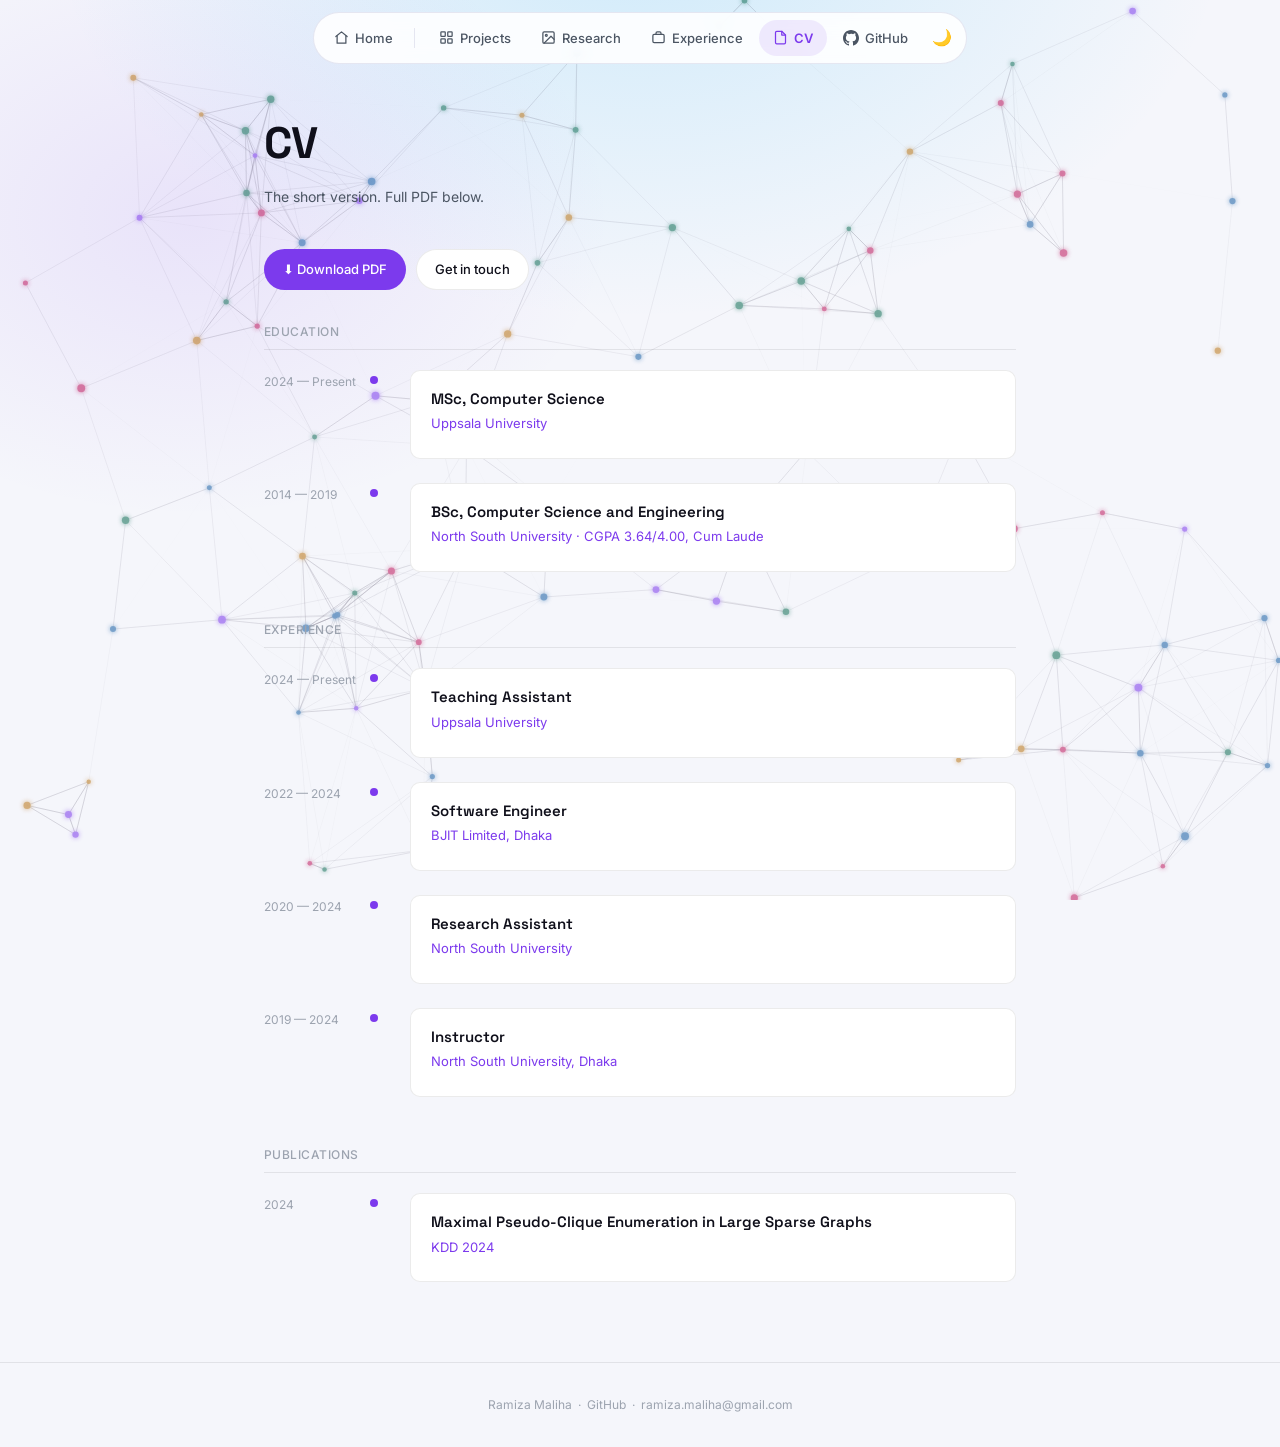
==== cv.html @ 319746dd "Replace old scaffold with portfolio site: hero, projects/research/experience/cv pages, nav, particle" ====
<!DOCTYPE html>
<html lang="en">
<head>
<meta charset="UTF-8">
<meta name="viewport" content="width=device-width, initial-scale=1.0">
<title>CV — Ramiza Maliha</title>
<meta name="description" content="CV of Ramiza Maliha.">
<link rel="preconnect" href="https://fonts.googleapis.com">
<link rel="preconnect" href="https://fonts.gstatic.com" crossorigin>
<link href="https://fonts.googleapis.com/css2?family=Space+Grotesk:wght@400;500;700;800&family=Inter:wght@400;500&display=swap" rel="stylesheet">
<link rel="stylesheet" href="assets/css/main.css">
</head>
<body data-page="cv">
<nav id="site-nav" aria-label="Main navigation"></nav>
<canvas id="particle-canvas" aria-hidden="true"></canvas>
<main>
  <section class="page-header">
    <h1 class="page-title">CV</h1>
    <p class="page-sub">The short version. Full PDF below.</p>
  </section>

  <div class="cv-actions">
    <a href="assets/files/CV_Ramiza_Maliha.pdf" class="btn btn-primary" download>⬇ Download PDF</a>
    <a href="mailto:ramiza.maliha@gmail.com" class="btn btn-secondary">Get in touch</a>
  </div>

  <section aria-labelledby="edu-title">
    <h2 class="section-header" id="edu-title">Education</h2>
    <div class="timeline">
      <div class="timeline-item">
        <span class="timeline-date">2024 — Present</span>
        <div class="timeline-body">
          <h3 class="timeline-role">MSc, Computer Science</h3>
          <p class="timeline-org">Uppsala University</p>
        </div>
      </div>
      <div class="timeline-item">
        <span class="timeline-date">2014 — 2019</span>
        <div class="timeline-body">
          <h3 class="timeline-role">BSc, Computer Science and Engineering</h3>
          <p class="timeline-org">North South University · CGPA 3.64/4.00, Cum Laude</p>
        </div>
      </div>
    </div>
  </section>

  <section aria-labelledby="exp-title" style="margin-top:3rem;">
    <h2 class="section-header" id="exp-title">Experience</h2>
    <div class="timeline">
      <div class="timeline-item">
        <span class="timeline-date">2024 — Present</span>
        <div class="timeline-body">
          <h3 class="timeline-role">Teaching Assistant</h3>
          <p class="timeline-org">Uppsala University</p>
        </div>
      </div>
      <div class="timeline-item">
        <span class="timeline-date">2022 — 2024</span>
        <div class="timeline-body">
          <h3 class="timeline-role">Software Engineer</h3>
          <p class="timeline-org">BJIT Limited, Dhaka</p>
        </div>
      </div>
      <div class="timeline-item">
        <span class="timeline-date">2020 — 2024</span>
        <div class="timeline-body">
          <h3 class="timeline-role">Research Assistant</h3>
          <p class="timeline-org">North South University</p>
        </div>
      </div>
      <div class="timeline-item">
        <span class="timeline-date">2019 — 2024</span>
        <div class="timeline-body">
          <h3 class="timeline-role">Instructor</h3>
          <p class="timeline-org">North South University, Dhaka</p>
        </div>
      </div>
    </div>
  </section>

  <section aria-labelledby="pubs-title" style="margin-top:3rem;">
    <h2 class="section-header" id="pubs-title">Publications</h2>
    <div class="timeline">
      <div class="timeline-item">
        <span class="timeline-date">2024</span>
        <div class="timeline-body">
          <h3 class="timeline-role">Maximal Pseudo-Clique Enumeration in Large Sparse Graphs</h3>
          <p class="timeline-org">KDD 2024</p>
        </div>
      </div>
    </div>
  </section>
</main>
<footer><p>Ramiza Maliha &nbsp;·&nbsp; <a href="https://github.com/ramizoro" target="_blank" rel="noopener">GitHub</a> &nbsp;·&nbsp; <a href="mailto:ramiza.maliha@gmail.com">ramiza.maliha@gmail.com</a></p></footer>
<script src="assets/js/config.js"></script>
<script src="assets/js/nav.js"></script>
</body>
</html>
---- assets/css/main.css ----
:root {
  --bg:#f5f6fb; --bg-card:#ffffff; --bg-nav:rgba(255,255,255,0.88);
  --border:rgba(0,0,0,0.08); --border-nav:rgba(100,100,160,0.15);
  --text-1:#0f0f1a; --text-2:#4b5563; --text-3:#9ca3af;
  --brand:#7c3aed; --research:#185FA5; --projects:#0F6E56;
  --work:#BA7517; --teaching:#be185d;
  --brand-tint:rgba(124,58,237,0.10); --brand-ring:rgba(124,58,237,0.28);
  --font-head:'Space Grotesk',system-ui,sans-serif;
  --font-body:'Inter',system-ui,sans-serif;
  --font-mono:'Courier New',monospace;
  --max-w:800px; --nav-h:52px; --nav-w:min(calc(100% - 2rem),620px);
  --radius-sm:6px; --radius-md:10px; --radius-pill:40px;
  --particle-opacity:0.58;
}
[data-theme="dark"] {
  --bg:#0c0c15; --bg-card:rgba(22,27,34,0.85); --bg-nav:rgba(255,255,255,0.05);
  --border:rgba(255,255,255,0.07); --border-nav:rgba(255,255,255,0.10);
  --text-1:#f0f0ff; --text-2:#8b949e; --text-3:#4b5563;
  --brand:#a78bfa; --research:#58a6ff; --projects:#3fb950;
  --work:#d29922; --teaching:#f78166;
  --brand-tint:rgba(167,139,250,0.12); --brand-ring:rgba(167,139,250,0.35);
  --particle-opacity:0.75;
}
*,*::before,*::after{box-sizing:border-box;margin:0;padding:0;}
html{scroll-behavior:smooth;}
body{font-family:var(--font-body);background:var(--bg);color:var(--text-1);line-height:1.6;min-height:100vh;padding-top:calc(var(--nav-h) + 24px);transition:background 0.3s ease,color 0.3s ease;}
:root{--glow:radial-gradient(ellipse 900px 600px at 50% -5%,rgba(56,189,248,0.20),transparent 65%),radial-gradient(ellipse 700px 500px at 15% 15%,rgba(124,58,237,0.10),transparent 60%);}
[data-theme="dark"]{--glow:radial-gradient(ellipse 900px 600px at 50% -5%,rgba(124,58,237,0.14),transparent 65%);}
body{background-image:var(--glow);background-repeat:no-repeat;}
#particle-canvas{position:fixed;inset:0;width:100%;height:100%;pointer-events:none;z-index:0;opacity:var(--particle-opacity);transition:opacity 0.3s ease;}
main{position:relative;z-index:1;max-width:var(--max-w);margin:0 auto;padding:2rem 1.5rem 5rem;}
section+section{margin-top:4rem;}
#site-nav{position:fixed;top:12px;left:50%;transform:translateX(-50%);z-index:100;width:auto;}
.nav-inner{display:flex;align-items:center;background:var(--bg-nav);border:1px solid var(--border-nav);border-radius:var(--radius-pill);padding:6px;height:var(--nav-h);gap:2px;backdrop-filter:blur(10px);}
.nav-links{display:flex;gap:2px;list-style:none;margin:0 auto 0 0;}
.nav-link{display:flex;align-items:center;gap:6px;font-size:13px;font-weight:500;color:var(--text-2);text-decoration:none;padding:8px 14px;border-radius:var(--radius-pill);transition:color 0.15s,background 0.15s;}
.nav-link:hover{color:var(--text-1);}
.nav-link.active{background:var(--brand-tint);color:var(--brand);font-weight:600;}
.nav-links li:first-child{position:relative;margin-right:8px;padding-right:8px;}
.nav-links li:first-child::after{content:'';position:absolute;right:0;top:50%;transform:translateY(-50%);width:1px;height:20px;background:var(--border-nav);}
.nav-link svg{flex-shrink:0;}
.nav-github{display:flex;align-items:center;gap:6px;font-size:13px;font-weight:500;color:var(--text-2);text-decoration:none;padding:8px 14px;border-radius:var(--radius-pill);transition:color 0.2s,background 0.2s,transform 0.2s;}
.nav-github:hover{color:#fff;background:var(--text-1);transform:translateY(-1px);}
.nav-github svg{transition:transform 0.3s;}
.nav-github:hover svg{transform:rotate(-8deg) scale(1.1);}
.theme-toggle{background:none;border:none;cursor:pointer;color:var(--text-3);font-size:16px;padding:8px;line-height:1;flex-shrink:0;transition:color 0.15s,transform 0.2s;border-radius:50%;}
.theme-toggle:hover{color:var(--text-1);transform:rotate(20deg);}
@media(max-width:640px){.nav-link span,.nav-github span{display:none;}.nav-link,.nav-github{padding:8px;}}

.hero{display:flex;flex-direction:column;align-items:center;text-align:center;padding-top:1rem;}
.status-badge{display:inline-block;font-size:11px;padding:4px 14px;border-radius:var(--radius-pill);background:var(--brand-tint);border:1px solid var(--brand-ring);color:var(--brand);margin-bottom:1rem;letter-spacing:0.02em;}
.hero-greeting{font-size:14px;color:var(--text-3);margin-bottom:0.2rem;}
.hero-name{font-family:var(--font-head);font-size:clamp(52px,11vw,78px);font-weight:800;color:var(--text-1);letter-spacing:-2.5px;line-height:1;margin-bottom:0.5rem;}
.hero-tagline{font-size:15px;color:var(--brand);margin-bottom:1.25rem;display:flex;align-items:center;justify-content:center;}
.cursor{display:inline-block;width:2px;height:15px;background:var(--brand);margin-left:3px;vertical-align:middle;animation:cursor-blink 1s step-end infinite;}
@keyframes cursor-blink{0%,100%{opacity:1}50%{opacity:0}}
.hero-avatar{width:76px;height:76px;border-radius:50%;background:var(--brand-tint);border:2px solid var(--brand-ring);display:flex;align-items:center;justify-content:center;font-family:var(--font-head);font-size:28px;font-weight:800;color:var(--brand);margin:0 auto 1.25rem;overflow:hidden;}
.hero-avatar img{width:100%;height:100%;object-fit:cover;border-radius:50%;}
.hero-bio{font-size:15px;color:var(--text-2);max-width:52ch;margin:0 auto 1.25rem;line-height:1.75;}
.socials{display:flex;gap:10px;justify-content:center;}
.social-icon{width:38px;height:38px;border-radius:50%;background:var(--bg-card);border:1px solid var(--border);display:flex;align-items:center;justify-content:center;color:var(--text-3);text-decoration:none;transition:color 0.15s,border-color 0.15s;}
.social-icon svg{display:block;}
.social-icon:hover{color:var(--brand);border-color:var(--brand-ring);}

.page-header{margin-bottom:2.5rem;}
.page-title{font-family:var(--font-head);font-size:clamp(32px,6vw,44px);font-weight:800;letter-spacing:-1.5px;margin-bottom:0.5rem;}
.page-sub{font-size:14px;color:var(--text-2);max-width:60ch;}

.section-header{font-size:12px;font-weight:500;color:var(--text-3);margin-bottom:1.25rem;padding-bottom:0.5rem;border-bottom:1px solid var(--border);text-transform:uppercase;letter-spacing:0.04em;}

.card-grid{display:grid;grid-template-columns:repeat(auto-fit,minmax(220px,1fr));gap:1rem;}
.card{background:var(--bg-card);border:1px solid var(--border);border-radius:var(--radius-md);padding:1rem 1rem 1rem 1.25rem;position:relative;text-decoration:none;color:inherit;display:block;transition:border-color 0.15s,transform 0.15s;}
.card-image{width:calc(100% + 1.25rem + 1rem);margin:-1rem -1rem 0.75rem -1.25rem;display:block;border-radius:var(--radius-md) var(--radius-md) 0 0;aspect-ratio:16/9;object-fit:cover;}
.card::before{content:'';position:absolute;left:0;top:0;bottom:0;width:3px;border-radius:var(--radius-md) 0 0 var(--radius-md);}
.card--research::before{background:var(--research);}
.card--projects::before{background:var(--projects);}
.card--work::before{background:var(--work);}
.card--teaching::before{background:var(--teaching);}
.card:hover{border-color:var(--text-3);transform:translateY(-1px);}
.card-tag{font-size:11px;color:var(--text-3);display:block;margin-bottom:0.35rem;}
.card-title{font-family:var(--font-head);font-size:14px;font-weight:600;color:var(--text-1);line-height:1.35;margin-bottom:0.35rem;}
.card-desc{font-size:13px;color:var(--text-2);line-height:1.55;}
.card-meta{font-size:12px;color:var(--text-3);margin-top:0.5rem;}
.card-link{display:inline-block;font-size:12px;color:var(--text-3);text-decoration:none;margin-top:0.75rem;transition:color 0.15s;}
.card-link:hover{color:var(--text-2);}
.tag-row{display:flex;flex-wrap:wrap;gap:6px;margin-top:0.6rem;}
.tag-chip{font-size:11px;padding:2px 9px;border-radius:var(--radius-pill);background:var(--bg);border:1px solid var(--border);color:var(--text-2);}

.filter-row{display:flex;flex-wrap:wrap;gap:8px;margin-bottom:1.5rem;}
.filter-btn{font-size:12px;padding:5px 14px;border-radius:var(--radius-pill);border:1px solid var(--border);background:var(--bg-card);color:var(--text-2);cursor:pointer;transition:all 0.15s;}
.filter-btn:hover{border-color:var(--text-3);}
.filter-btn.active{background:var(--brand-tint);border-color:var(--brand-ring);color:var(--brand);}

.timeline{display:flex;flex-direction:column;gap:1.5rem;}
.timeline-item{display:grid;grid-template-columns:110px 1fr;gap:1.25rem;position:relative;}
.timeline-item::before{content:'';position:absolute;left:110px;top:6px;width:8px;height:8px;border-radius:50%;background:var(--brand);transform:translateX(-4px);}
.timeline-date{font-size:12px;color:var(--text-3);padding-top:2px;}
.timeline-body{background:var(--bg-card);border:1px solid var(--border);border-radius:var(--radius-md);padding:1rem 1.25rem;margin-left:1rem;}
.timeline-role{font-family:var(--font-head);font-size:15px;font-weight:600;margin-bottom:0.15rem;}
.timeline-org{font-size:13px;color:var(--brand);margin-bottom:0.5rem;}
.timeline-desc{font-size:13px;color:var(--text-2);line-height:1.6;}
.timeline-desc ul{padding-left:1.1rem;margin-top:0.4rem;}
.timeline-desc li{margin-bottom:0.25rem;}

.cv-actions{display:flex;gap:10px;margin-bottom:2rem;flex-wrap:wrap;}
.btn{font-size:13px;padding:9px 18px;border-radius:var(--radius-pill);text-decoration:none;font-weight:500;transition:all 0.15s;border:1px solid transparent;display:inline-flex;align-items:center;gap:6px;}
.btn-primary{background:var(--brand);color:#fff;}
.btn-primary:hover{opacity:0.88;}
.btn-secondary{background:var(--bg-card);color:var(--text-1);border-color:var(--border);}
.btn-secondary:hover{border-color:var(--text-3);}

footer{position:relative;z-index:1;text-align:center;padding:2rem 1rem;font-size:12px;color:var(--text-3);border-top:1px solid var(--border);}
footer a{color:var(--text-3);text-decoration:none;}
footer a:hover{color:var(--text-2);}

@media(max-width:640px){
  .card-grid{grid-template-columns:1fr;}
  .hero-name{letter-spacing:-1.5px;}
  main{padding:1.5rem 1rem 4rem;}
  .timeline-item{grid-template-columns:1fr;}
  .timeline-item::before{display:none;}
  .timeline-body{margin-left:0;}
}
@media(prefers-reduced-motion:reduce){.cursor{animation:none;opacity:1;}#particle-canvas{display:none;}body{transition:none;}}
:focus-visible{outline:2px solid var(--brand);outline-offset:3px;}
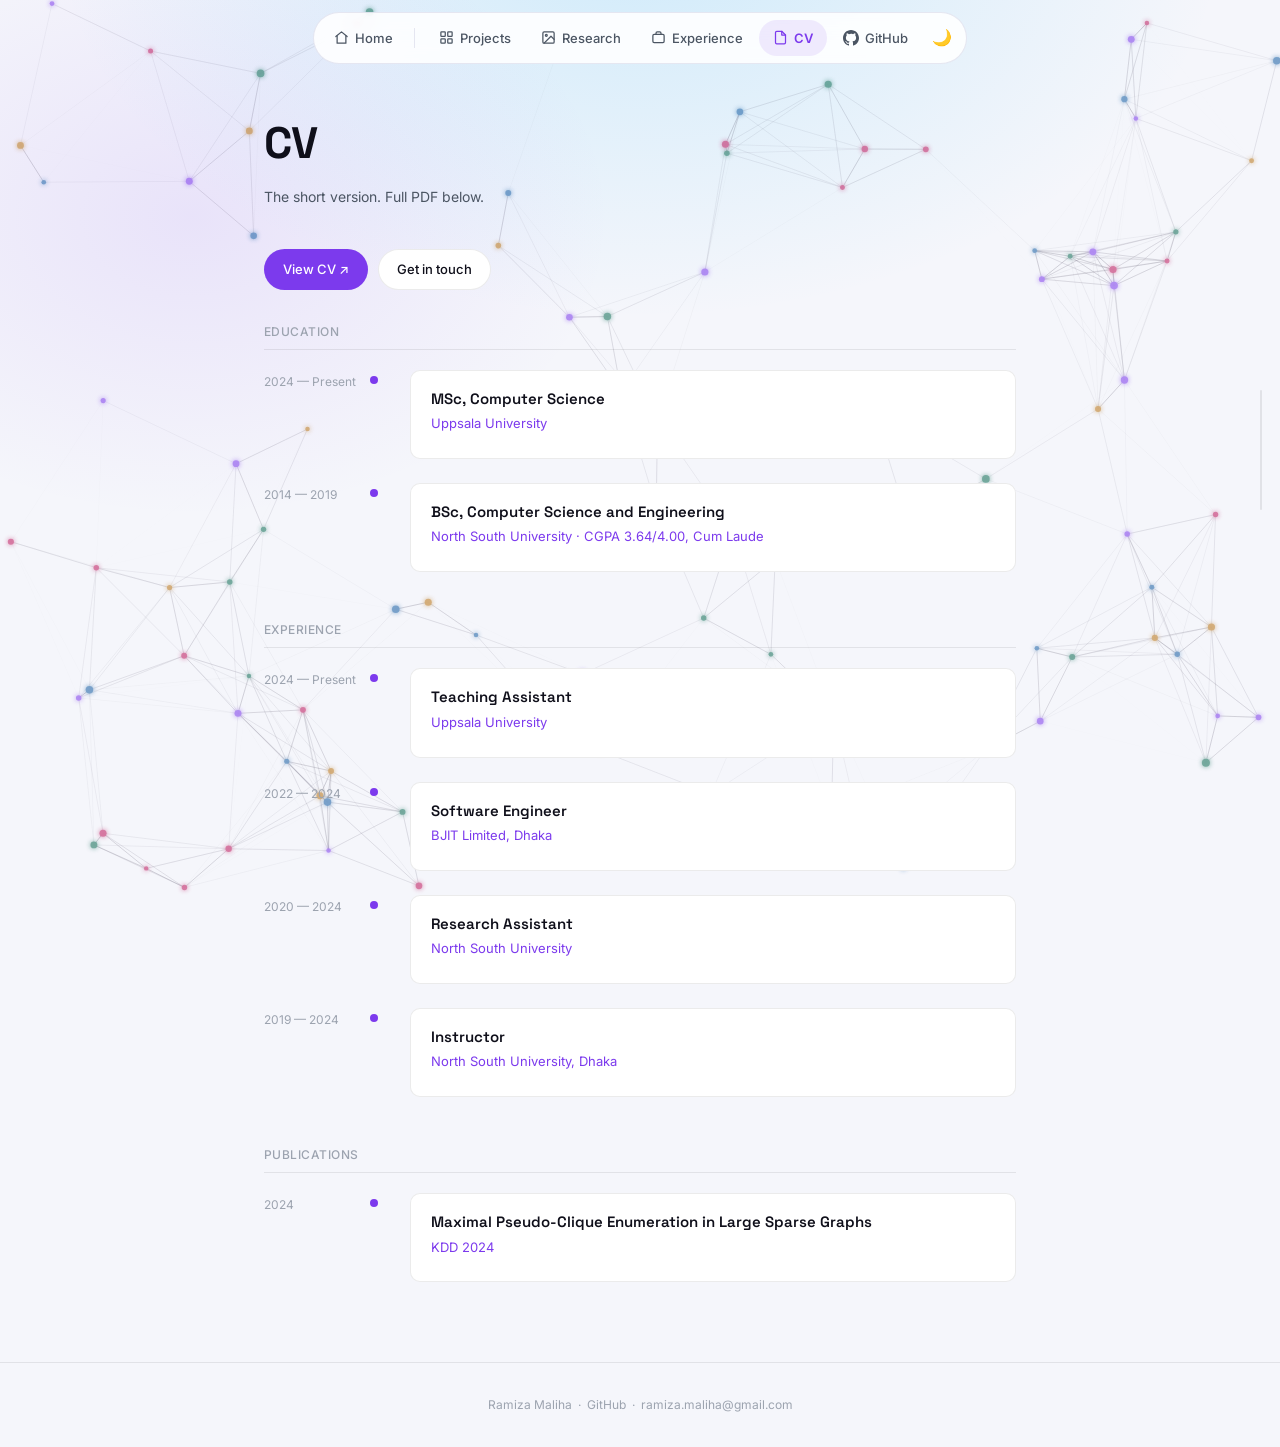
==== commit 76671268: "Enhance project cards and navigation: update styles, add image support, and improve link handling" ====
--- a/cv.html
+++ b/cv.html
@@ -20,8 +20,8 @@
   </section>
 
   <div class="cv-actions">
-    <a href="assets/files/CV_Ramiza_Maliha.pdf" class="btn btn-primary" download>⬇ Download PDF</a>
-    <a href="mailto:ramiza.maliha@gmail.com" class="btn btn-secondary">Get in touch</a>
+    <a href="assets/files/CV_Ramiza_Maliha.pdf" class="btn btn-primary" target="_blank" rel="noopener">View CV ↗</a>
+    <a href="mailto:ramiza.maliha@gmail.com" class="btn btn-secondary" title="Left-click to email, right-click to copy" data-copy-email="ramiza.maliha@gmail.com">Get in touch</a>
   </div>
 
   <section aria-labelledby="edu-title">
@@ -91,7 +91,7 @@
     </div>
   </section>
 </main>
-<footer><p>Ramiza Maliha &nbsp;·&nbsp; <a href="https://github.com/ramizoro" target="_blank" rel="noopener">GitHub</a> &nbsp;·&nbsp; <a href="mailto:ramiza.maliha@gmail.com">ramiza.maliha@gmail.com</a></p></footer>
+<footer><p>Ramiza Maliha &nbsp;·&nbsp; <a href="https://github.com/ramizoro" target="_blank" rel="noopener">GitHub</a> &nbsp;·&nbsp; <a href="mailto:ramiza.maliha@gmail.com" title="Left-click to email, right-click to copy" data-copy-email="ramiza.maliha@gmail.com">ramiza.maliha@gmail.com</a></p></footer>
 <script src="assets/js/config.js"></script>
 <script src="assets/js/nav.js"></script>
 </body>
--- a/assets/css/main.css
+++ b/assets/css/main.css
@@ -54,7 +54,7 @@
 .hero-tagline{font-size:15px;color:var(--brand);margin-bottom:1.25rem;display:flex;align-items:center;justify-content:center;}
 .cursor{display:inline-block;width:2px;height:15px;background:var(--brand);margin-left:3px;vertical-align:middle;animation:cursor-blink 1s step-end infinite;}
 @keyframes cursor-blink{0%,100%{opacity:1}50%{opacity:0}}
-.hero-avatar{width:76px;height:76px;border-radius:50%;background:var(--brand-tint);border:2px solid var(--brand-ring);display:flex;align-items:center;justify-content:center;font-family:var(--font-head);font-size:28px;font-weight:800;color:var(--brand);margin:0 auto 1.25rem;overflow:hidden;}
+.hero-avatar{width:128px;height:128px;border-radius:50%;background:var(--brand-tint);border:2px solid var(--brand-ring);display:flex;align-items:center;justify-content:center;font-family:var(--font-head);font-size:28px;font-weight:800;color:var(--brand);margin:0 auto 1.25rem;overflow:hidden;}
 .hero-avatar img{width:100%;height:100%;object-fit:cover;border-radius:50%;}
 .hero-bio{font-size:15px;color:var(--text-2);max-width:52ch;margin:0 auto 1.25rem;line-height:1.75;}
 .socials{display:flex;gap:10px;justify-content:center;}
@@ -71,6 +71,14 @@
 .card-grid{display:grid;grid-template-columns:repeat(auto-fit,minmax(220px,1fr));gap:1rem;}
 .card{background:var(--bg-card);border:1px solid var(--border);border-radius:var(--radius-md);padding:1rem 1rem 1rem 1.25rem;position:relative;text-decoration:none;color:inherit;display:block;transition:border-color 0.15s,transform 0.15s;}
 .card-image{width:calc(100% + 1.25rem + 1rem);margin:-1rem -1rem 0.75rem -1.25rem;display:block;border-radius:var(--radius-md) var(--radius-md) 0 0;aspect-ratio:16/9;object-fit:cover;}
+.card-image--placeholder{display:flex;align-items:center;justify-content:center;background:var(--bg);color:var(--text-3);}
+.card-image--placeholder.card--research{color:var(--research);background:color-mix(in srgb, var(--research) 12%, var(--bg));}
+.card-image--placeholder.card--projects{color:var(--projects);background:color-mix(in srgb, var(--projects) 12%, var(--bg));}
+.card-image--placeholder.card--work{color:var(--work);background:color-mix(in srgb, var(--work) 12%, var(--bg));}
+.card-image--placeholder.card--teaching{color:var(--teaching);background:color-mix(in srgb, var(--teaching) 12%, var(--bg));}
+.card-links{display:flex;flex-wrap:wrap;gap:6px;margin-top:0.75rem;}
+.card-link-icon{display:inline-flex;align-items:center;gap:5px;font-size:12px;color:var(--text-2);text-decoration:none;padding:5px 10px;border-radius:var(--radius-pill);border:1px solid var(--border);transition:color 0.15s,border-color 0.15s;}
+.card-link-icon:hover{color:var(--text-1);border-color:var(--text-3);}
 .card::before{content:'';position:absolute;left:0;top:0;bottom:0;width:3px;border-radius:var(--radius-md) 0 0 var(--radius-md);}
 .card--research::before{background:var(--research);}
 .card--projects::before{background:var(--projects);}
@@ -123,3 +131,11 @@
 }
 @media(prefers-reduced-motion:reduce){.cursor{animation:none;opacity:1;}#particle-canvas{display:none;}body{transition:none;}}
 :focus-visible{outline:2px solid var(--brand);outline-offset:3px;}
+
+.card-link-icon.is-broken{opacity:0.6;cursor:pointer;}
+.broken-link-bubble{position:absolute;transform:translate(-50%,-100%);background:var(--text-1);color:var(--bg);font-size:12px;padding:6px 12px;border-radius:var(--radius-pill);white-space:nowrap;z-index:200;pointer-events:none;animation:bubble-pop 1.6s ease forwards;}
+@keyframes bubble-pop{0%{opacity:0;transform:translate(-50%,-90%) scale(0.9);}15%{opacity:1;transform:translate(-50%,-100%) scale(1);}80%{opacity:1;}100%{opacity:0;transform:translate(-50%,-115%) scale(1);}}
+
+#scroll-indicator{position:fixed;right:18px;top:50%;transform:translateY(-50%);width:2px;height:120px;background:var(--border);border-radius:2px;z-index:90;}
+#scroll-indicator::after{content:'';position:absolute;left:0;top:0;width:100%;height:var(--scroll-fill,0%);background:var(--brand);border-radius:2px;transition:height 0.1s linear;}
+@media(max-width:640px){#scroll-indicator{display:none;}}
